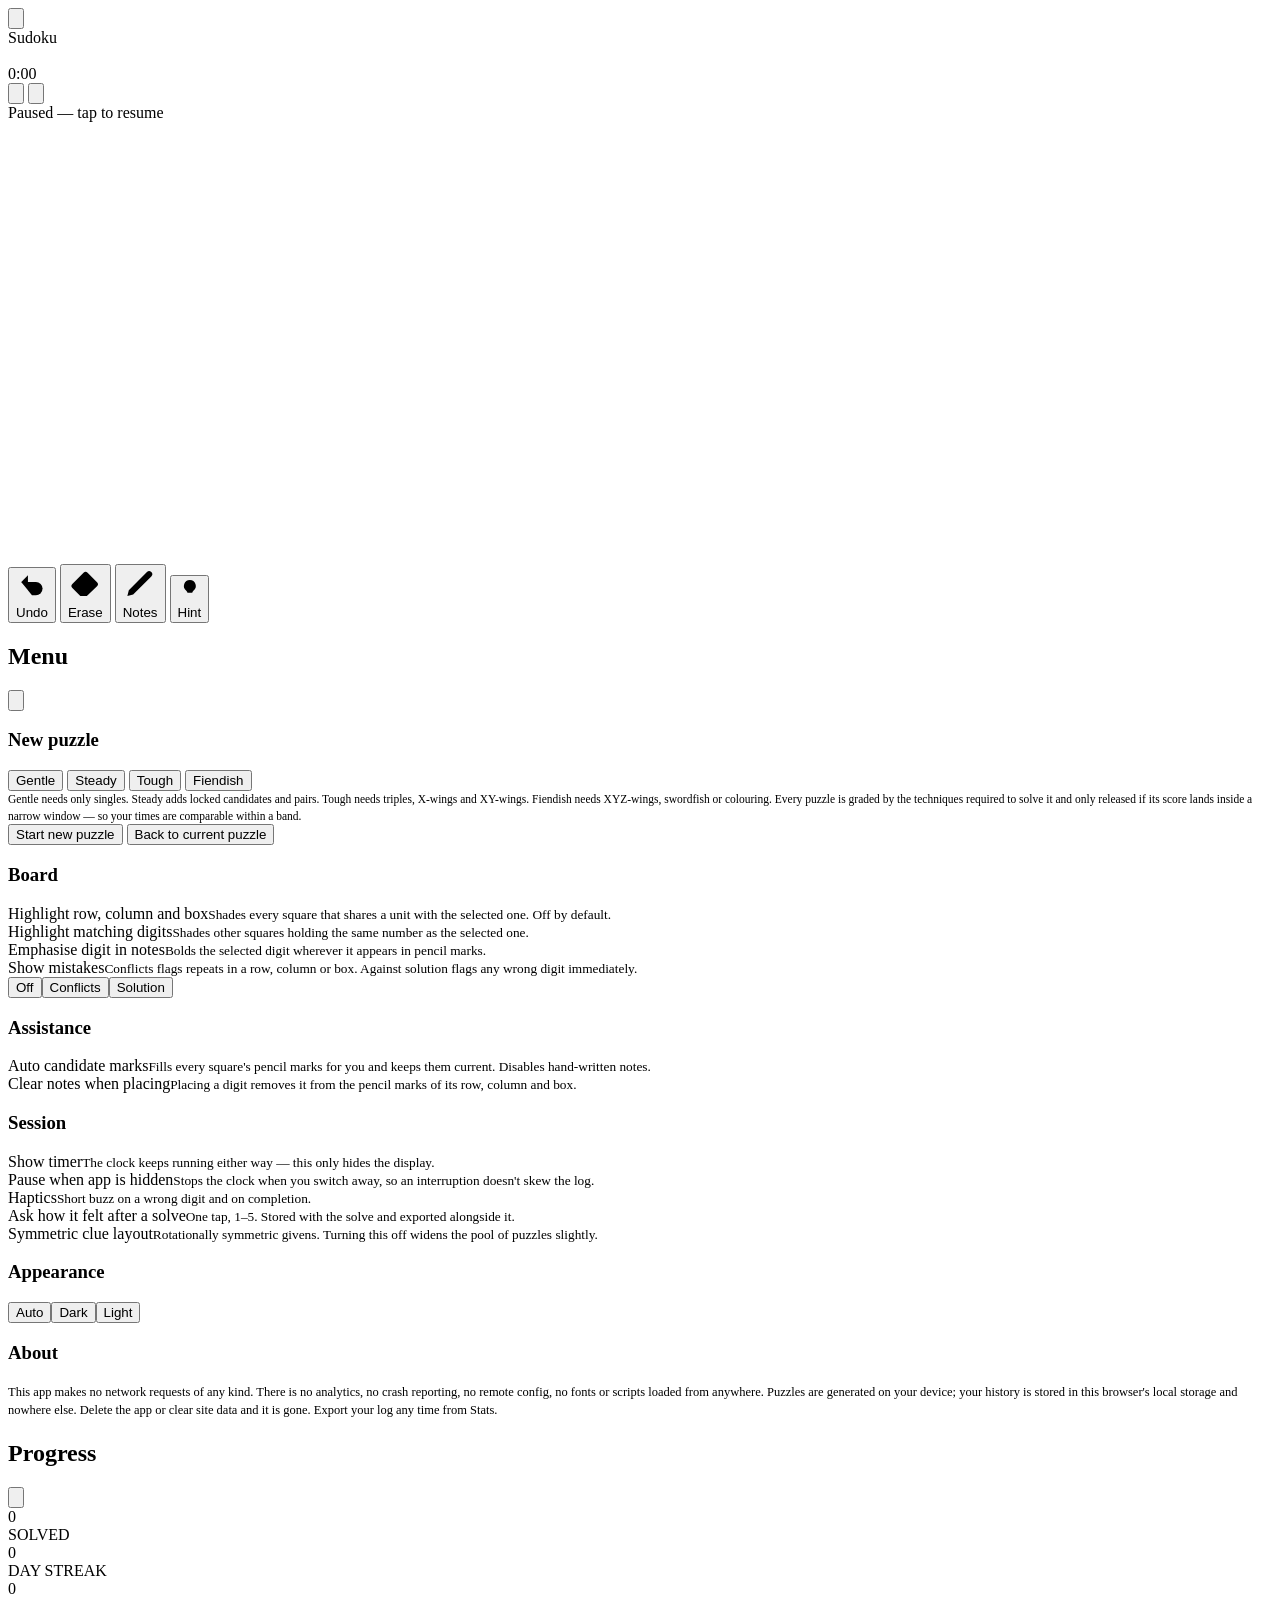
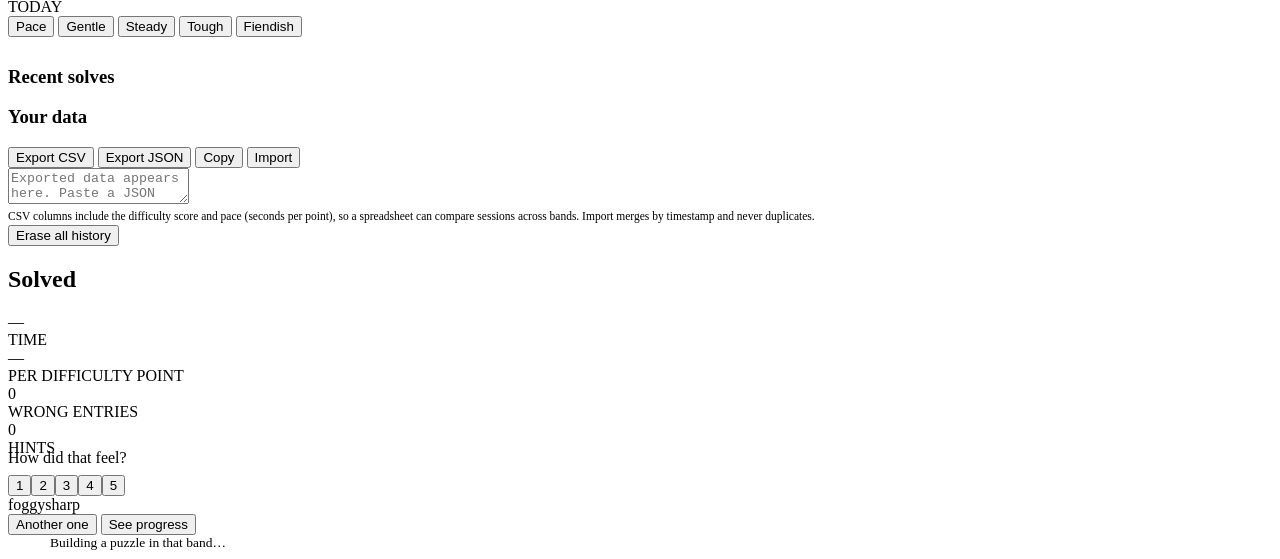
==== src/shell.html @ c6c5eb81 "Sudoku PWA: offline sudoku with difficulty grading and solve tracking" ====
<!DOCTYPE html>
<html lang="en" data-theme="dark">
<head>
<meta charset="utf-8">
<title>Sudoku</title>
<meta name="viewport" content="width=device-width, initial-scale=1, maximum-scale=1, viewport-fit=cover, user-scalable=no">
<meta name="theme-color" content="#0e1013">
<meta name="apple-mobile-web-app-capable" content="yes">
<meta name="mobile-web-app-capable" content="yes">
<meta name="apple-mobile-web-app-status-bar-style" content="black-translucent">
<meta name="apple-mobile-web-app-title" content="Sudoku">
<meta name="referrer" content="no-referrer">
<meta name="robots" content="noindex, nofollow">
<link rel="apple-touch-icon" href="__ICON__">
<link rel="icon" href="__ICON__">
<link id="manifest" rel="manifest">
<style>__CSS__</style>
</head>
<body>

<div id="app">
  <div class="topbar">
    <button class="iconbtn" id="btnMenu" aria-label="Menu">
      <svg viewBox="0 0 24 24"><path d="M4 7h16M4 12h16M4 17h16"/></svg>
    </button>
    <div class="meta">
      <div class="band" id="mBand">Sudoku</div>
      <div class="sub" id="mSub">&nbsp;</div>
    </div>
    <div class="spacer"></div>
    <div class="timer" id="mTimer">0:00</div>
    <button class="iconbtn" id="btnPause" aria-label="Pause"><svg viewBox="0 0 24 24" id="pauseIcon"></svg></button>
    <button class="iconbtn" id="btnStats" aria-label="Statistics">
      <svg viewBox="0 0 24 24"><path d="M4 20V10M10 20V4M16 20v-7M22 20H2"/></svg>
    </button>
  </div>

  <div class="boardwrap">
    <div style="position:relative;width:min(100%,calc(100dvh - 300px),460px);aspect-ratio:1">
      <div class="board" id="board"></div>
      <div class="paused-overlay hide" id="pausedOverlay">Paused — tap to resume</div>
    </div>
  </div>

  <div class="controls">
    <div class="toolrow">
      <button class="tool" id="btnUndo"><svg viewBox="0 0 24 24"><path d="M9 14L4 9l5-5"/><path d="M4 9h11a5 5 0 0 1 0 10h-3"/></svg>Undo</button>
      <button class="tool" id="btnErase"><svg viewBox="0 0 24 24"><path d="M20 20H8.5L3 14.5a2 2 0 0 1 0-2.8l7.7-7.7a2 2 0 0 1 2.8 0l6.5 6.5a2 2 0 0 1 0 2.8L13 20"/></svg>Erase</button>
      <button class="tool" id="btnNotes"><svg viewBox="0 0 24 24"><path d="M12 20h9"/><path d="M16.5 3.5a2.1 2.1 0 0 1 3 3L7 19l-4 1 1-4z"/></svg>Notes</button>
      <button class="tool" id="btnHint"><svg viewBox="0 0 24 24"><path d="M9 18h6M10 22h4"/><path d="M12 2a6 6 0 0 0-3.6 10.8c.6.5 1.1 1.4 1.2 2.2h4.8c.1-.8.6-1.7 1.2-2.2A6 6 0 0 0 12 2z"/></svg>Hint</button>
    </div>
    <div class="keypad" id="keypad"></div>
  </div>
</div>

<!-- ============ menu ============ -->
<div class="sheet" id="sheetMenu">
  <header>
    <h2>Menu</h2>
    <button class="iconbtn" id="closeMenu" aria-label="Close"><svg viewBox="0 0 24 24"><path d="M18 6L6 18M6 6l12 12"/></svg></button>
  </header>
  <div class="body">
    <div class="group">
      <h3>New puzzle</h3>
      <div class="row" style="flex-direction:column;align-items:stretch;gap:9px">
        <div class="seg" id="bandPick" style="flex-wrap:wrap">
          <button data-v="gentle">Gentle</button>
          <button data-v="steady">Steady</button>
          <button data-v="tough">Tough</button>
          <button data-v="fiendish">Fiendish</button>
        </div>
        <div style="font-size:11.5px;color:var(--muted);line-height:1.45">
          Gentle needs only singles. Steady adds locked candidates and pairs. Tough needs triples,
          X-wings and XY-wings. Fiendish needs XYZ-wings, swordfish or colouring.
          Every puzzle is graded by the techniques required to solve it and only released if its
          score lands inside a narrow window — so your times are comparable within a band.
        </div>
      </div>
    </div>
    <button class="bigbtn" id="btnStart">Start new puzzle</button>
    <button class="bigbtn ghost" id="btnResume">Back to current puzzle</button>

    <div class="group">
      <h3>Board</h3>
      <div class="row tappable"><div class="label">Highlight row, column and box<small>Shades every square that shares a unit with the selected one. Off by default.</small></div><div class="switch" id="swPeers"></div></div>
      <div class="row tappable"><div class="label">Highlight matching digits<small>Shades other squares holding the same number as the selected one.</small></div><div class="switch" id="swSame"></div></div>
      <div class="row tappable"><div class="label">Emphasise digit in notes<small>Bolds the selected digit wherever it appears in pencil marks.</small></div><div class="switch" id="swNoteHi"></div></div>
      <div class="row"><div class="label">Show mistakes<small>Conflicts flags repeats in a row, column or box. Against solution flags any wrong digit immediately.</small></div></div>
      <div class="row"><div class="seg" id="segMistakes" style="flex:1"><button data-v="off">Off</button><button data-v="conflicts">Conflicts</button><button data-v="solution">Solution</button></div></div>
    </div>

    <div class="group">
      <h3>Assistance</h3>
      <div class="row tappable"><div class="label">Auto candidate marks<small>Fills every square's pencil marks for you and keeps them current. Disables hand-written notes.</small></div><div class="switch" id="swAutoC"></div></div>
      <div class="row tappable"><div class="label">Clear notes when placing<small>Placing a digit removes it from the pencil marks of its row, column and box.</small></div><div class="switch" id="swClearNotes"></div></div>
    </div>

    <div class="group">
      <h3>Session</h3>
      <div class="row tappable"><div class="label">Show timer<small>The clock keeps running either way — this only hides the display.</small></div><div class="switch" id="swTimer"></div></div>
      <div class="row tappable"><div class="label">Pause when app is hidden<small>Stops the clock when you switch away, so an interruption doesn't skew the log.</small></div><div class="switch" id="swAutoPause"></div></div>
      <div class="row tappable"><div class="label">Haptics<small>Short buzz on a wrong digit and on completion.</small></div><div class="switch" id="swHaptics"></div></div>
      <div class="row tappable"><div class="label">Ask how it felt after a solve<small>One tap, 1–5. Stored with the solve and exported alongside it.</small></div><div class="switch" id="swCheckin"></div></div>
      <div class="row tappable"><div class="label">Symmetric clue layout<small>Rotationally symmetric givens. Turning this off widens the pool of puzzles slightly.</small></div><div class="switch" id="swSym"></div></div>
    </div>

    <div class="group">
      <h3>Appearance</h3>
      <div class="row"><div class="seg" id="segTheme" style="flex:1"><button data-v="auto">Auto</button><button data-v="dark">Dark</button><button data-v="light">Light</button></div></div>
    </div>

    <div class="group">
      <h3>About</h3>
      <div class="row"><div class="label" style="font-size:12.5px;line-height:1.5;color:var(--muted)">
        This app makes no network requests of any kind. There is no analytics, no crash reporting,
        no remote config, no fonts or scripts loaded from anywhere. Puzzles are generated on your
        device; your history is stored in this browser's local storage and nowhere else.
        Delete the app or clear site data and it is gone. Export your log any time from Stats.
      </div></div>
    </div>
  </div>
</div>

<!-- ============ stats ============ -->
<div class="sheet" id="sheetStats">
  <header>
    <h2>Progress</h2>
    <button class="iconbtn" id="closeStats" aria-label="Close"><svg viewBox="0 0 24 24"><path d="M18 6L6 18M6 6l12 12"/></svg></button>
  </header>
  <div class="body">
    <div class="cards">
      <div class="card"><div class="v" id="sTotal">0</div><div class="k">SOLVED</div></div>
      <div class="card"><div class="v" id="sStreak">0</div><div class="k">DAY STREAK</div></div>
      <div class="card"><div class="v" id="sToday">0</div><div class="k">TODAY</div></div>
    </div>

    <div class="seg" id="chartPick" style="margin-bottom:10px">
      <button data-v="all" class="on">Pace</button>
      <button data-v="gentle">Gentle</button>
      <button data-v="steady">Steady</button>
      <button data-v="tough">Tough</button>
      <button data-v="fiendish">Fiendish</button>
    </div>
    <div class="chartbox">
      <div id="chart"></div>
      <div class="chart-note" id="chartNote"></div>
    </div>

    <div class="group"><table class="stats" id="statTable"></table></div>

    <div class="group">
      <h3>Recent solves</h3>
      <div class="log" id="log"></div>
    </div>

    <div class="group">
      <h3>Your data</h3>
      <div class="row" style="flex-direction:column;align-items:stretch;gap:9px">
        <div class="seg">
          <button id="btnCSV">Export CSV</button>
          <button id="btnJSON">Export JSON</button>
          <button id="btnCopy">Copy</button>
          <button id="btnImport">Import</button>
        </div>
        <textarea class="exportbox hide" id="exportBox" spellcheck="false" placeholder="Exported data appears here. Paste a JSON export in and tap Import to merge it."></textarea>
        <div style="font-size:11.5px;color:var(--muted);line-height:1.45">
          CSV columns include the difficulty score and pace (seconds per point), so a spreadsheet
          can compare sessions across bands. Import merges by timestamp and never duplicates.
        </div>
      </div>
    </div>
    <button class="bigbtn ghost" id="btnWipe" style="color:var(--bad)">Erase all history</button>
  </div>
</div>

<!-- ============ result ============ -->
<div class="modal" id="modalDone">
  <div class="panel">
    <h2>Solved</h2>
    <div class="lead" id="rLead"></div>
    <div class="resultgrid">
      <div><div class="v" id="rTime">—</div><div class="k">TIME</div></div>
      <div><div class="v" id="rPace">—</div><div class="k">PER DIFFICULTY POINT</div></div>
      <div><div class="v" id="rErr">0</div><div class="k">WRONG ENTRIES</div></div>
      <div><div class="v" id="rHint">0</div><div class="k">HINTS</div></div>
    </div>
    <div class="lead" id="rBest" style="margin-top:-8px"></div>
    <div id="checkinBlock">
      <div class="lead" style="margin-bottom:8px">How did that feel?</div>
      <div class="rating" id="rating">
        <button data-v="1">1</button><button data-v="2">2</button><button data-v="3">3</button><button data-v="4">4</button><button data-v="5">5</button>
      </div>
      <div class="rating-labels"><span>foggy</span><span>sharp</span></div>
    </div>
    <button class="bigbtn" id="doneNew">Another one</button>
    <button class="bigbtn ghost" id="doneStats">See progress</button>
  </div>
</div>

<div class="modal" id="modalBusy">
  <div class="panel" style="text-align:center;max-width:260px">
    <div class="spinner"></div>
    <div style="font-size:13.5px;color:var(--muted)">Building a puzzle in that band…</div>
  </div>
</div>

<div class="toast" id="toast"></div>

<script id="engine-src">__ENGINE__</script>
<script>__APP__</script>
</body>
</html>
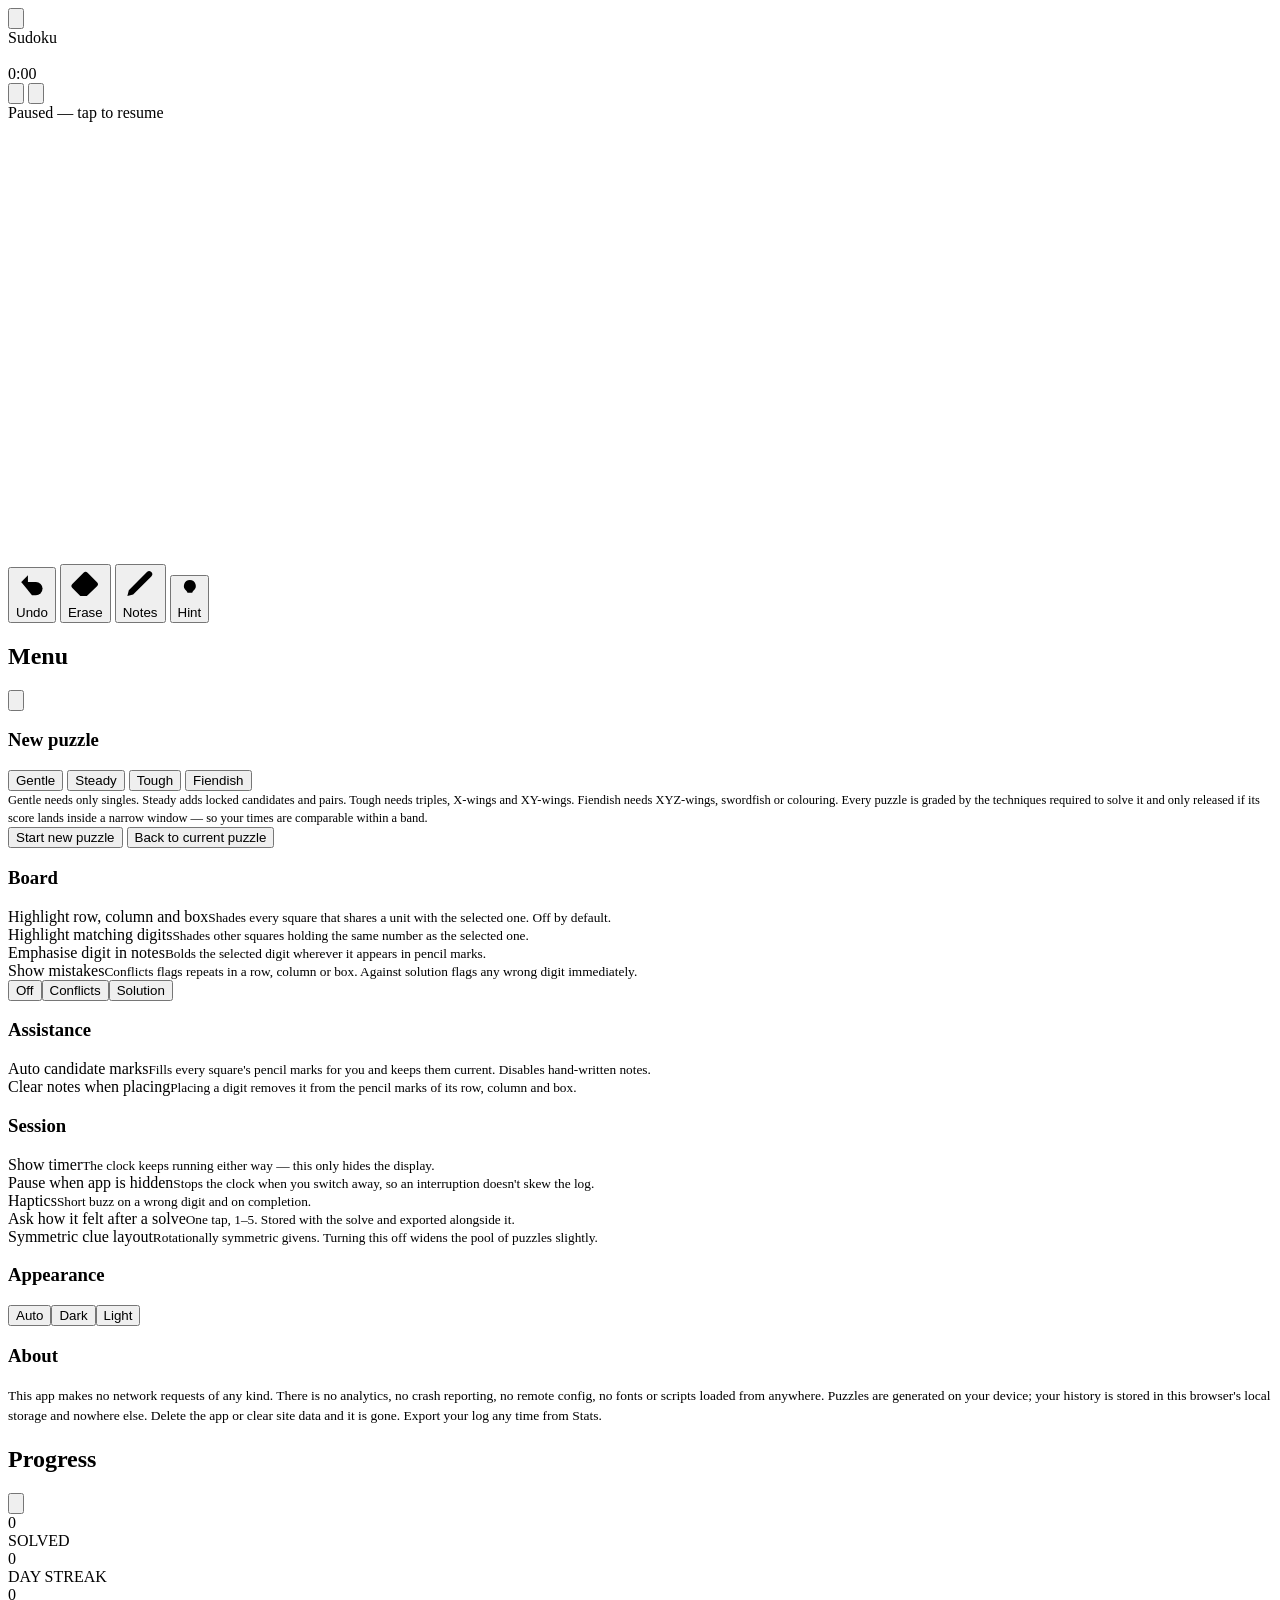
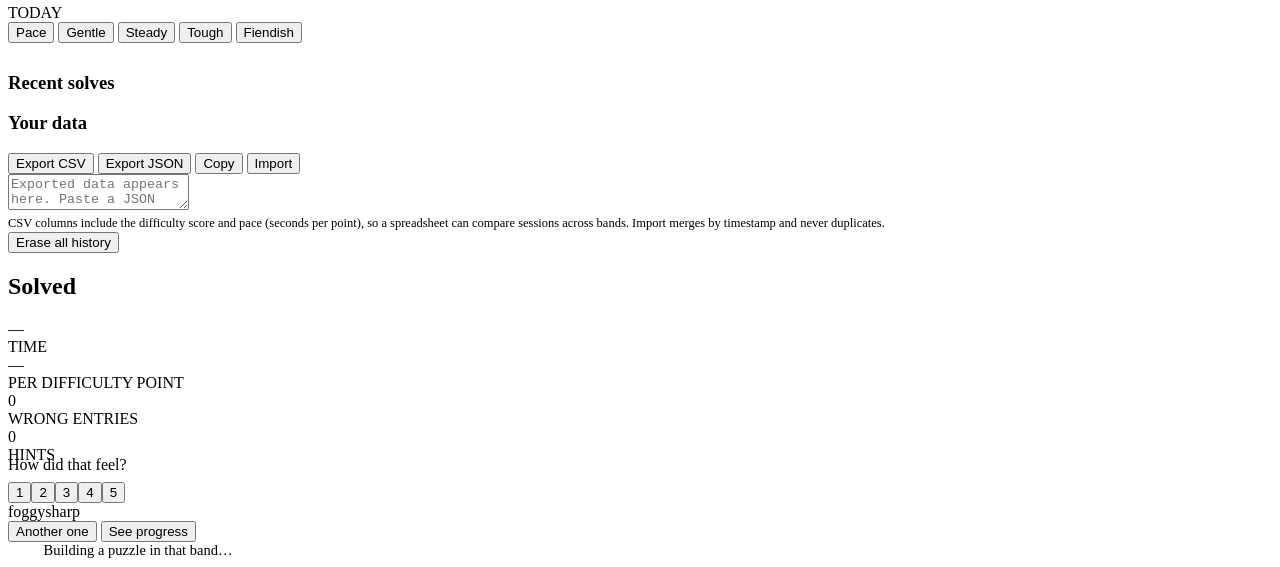
==== commit 8c93241d: "Bump text sizes throughout; size board digits off the board, not the viewport Every UI text size up " ====
--- a/src/shell.html
+++ b/src/shell.html
@@ -36,7 +36,7 @@
   </div>
 
   <div class="boardwrap">
-    <div style="position:relative;width:min(100%,calc(100dvh - 300px),460px);aspect-ratio:1">
+    <div style="position:relative;width:min(100%,calc(100dvh - 300px),460px);aspect-ratio:1;container-type:inline-size">
       <div class="board" id="board"></div>
       <div class="paused-overlay hide" id="pausedOverlay">Paused — tap to resume</div>
     </div>
@@ -69,7 +69,7 @@
           <button data-v="tough">Tough</button>
           <button data-v="fiendish">Fiendish</button>
         </div>
-        <div style="font-size:11.5px;color:var(--muted);line-height:1.45">
+        <div style="font-size:12.5px;color:var(--muted);line-height:1.45">
           Gentle needs only singles. Steady adds locked candidates and pairs. Tough needs triples,
           X-wings and XY-wings. Fiendish needs XYZ-wings, swordfish or colouring.
           Every puzzle is graded by the techniques required to solve it and only released if its
@@ -111,7 +111,7 @@
 
     <div class="group">
       <h3>About</h3>
-      <div class="row"><div class="label" style="font-size:12.5px;line-height:1.5;color:var(--muted)">
+      <div class="row"><div class="label" style="font-size:13.5px;line-height:1.5;color:var(--muted)">
         This app makes no network requests of any kind. There is no analytics, no crash reporting,
         no remote config, no fonts or scripts loaded from anywhere. Puzzles are generated on your
         device; your history is stored in this browser's local storage and nowhere else.
@@ -163,7 +163,7 @@
           <button id="btnImport">Import</button>
         </div>
         <textarea class="exportbox hide" id="exportBox" spellcheck="false" placeholder="Exported data appears here. Paste a JSON export in and tap Import to merge it."></textarea>
-        <div style="font-size:11.5px;color:var(--muted);line-height:1.45">
+        <div style="font-size:12.5px;color:var(--muted);line-height:1.45">
           CSV columns include the difficulty score and pace (seconds per point), so a spreadsheet
           can compare sessions across bands. Import merges by timestamp and never duplicates.
         </div>
@@ -200,7 +200,7 @@
 <div class="modal" id="modalBusy">
   <div class="panel" style="text-align:center;max-width:260px">
     <div class="spinner"></div>
-    <div style="font-size:13.5px;color:var(--muted)">Building a puzzle in that band…</div>
+    <div style="font-size:14.5px;color:var(--muted)">Building a puzzle in that band…</div>
   </div>
 </div>
 
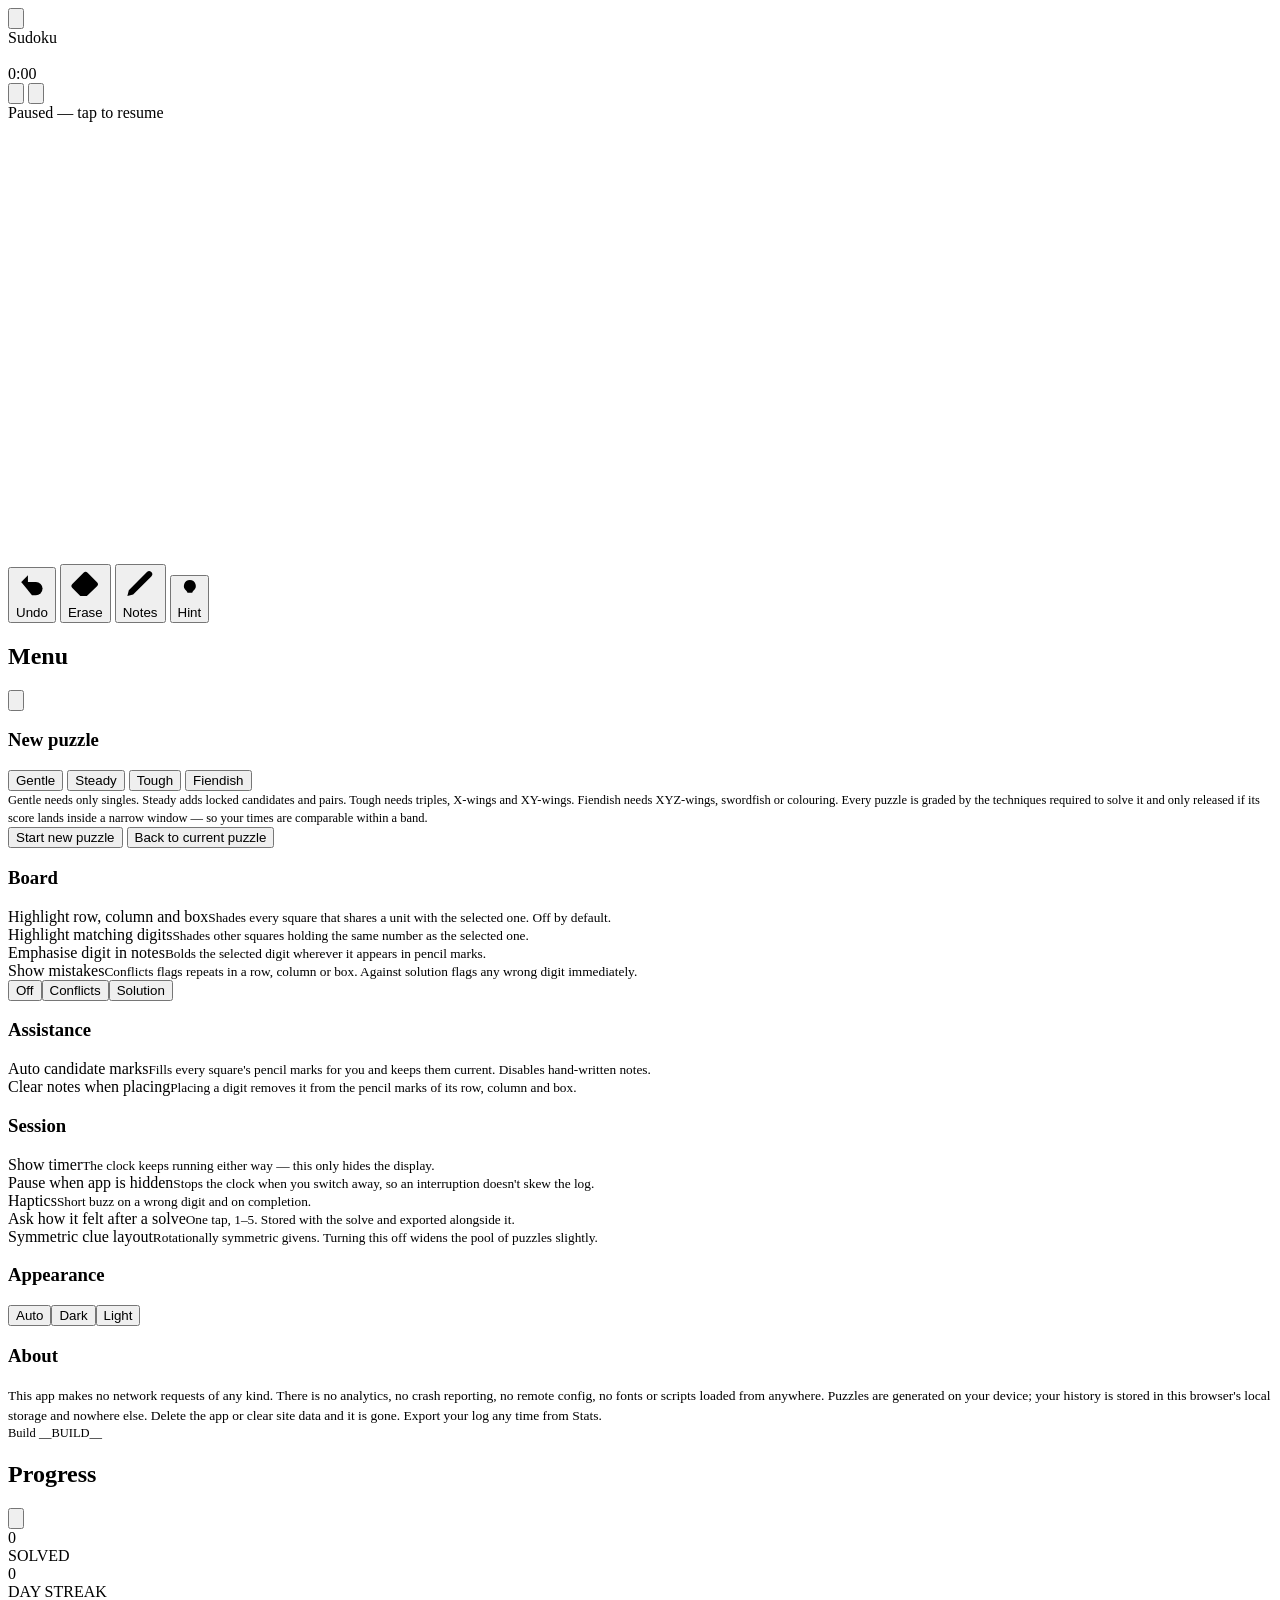
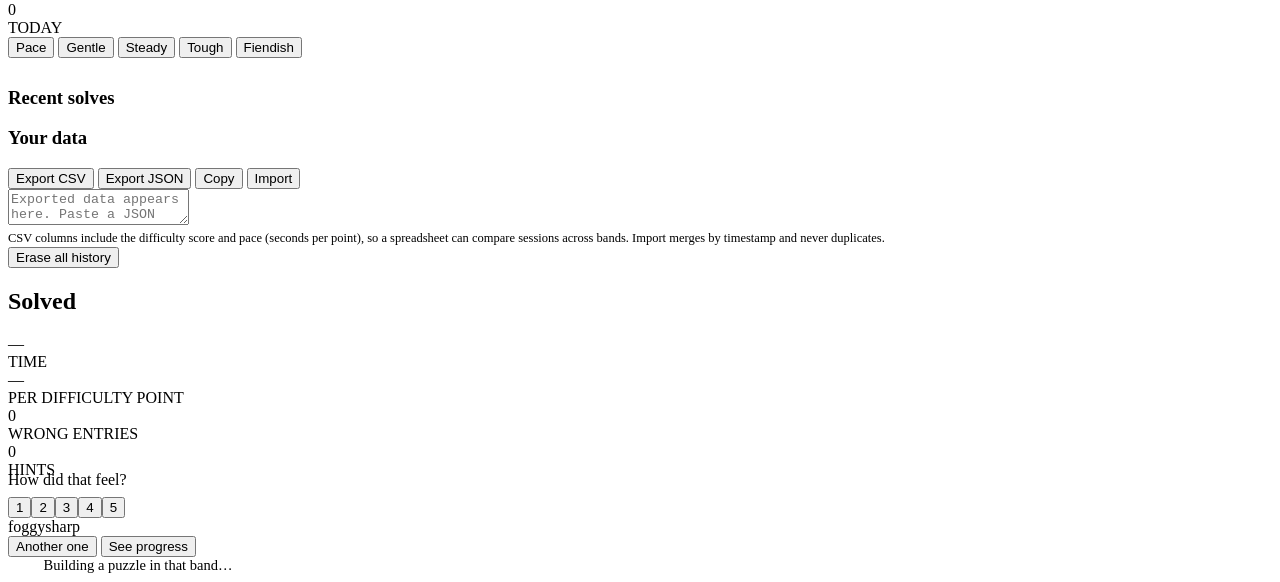
==== commit 907a3a5b: "Show the build stamp in Menu - About build.js already stamps each build for the service worker cache" ====
--- a/src/shell.html
+++ b/src/shell.html
@@ -117,6 +117,7 @@
         device; your history is stored in this browser's local storage and nowhere else.
         Delete the app or clear site data and it is gone. Export your log any time from Stats.
       </div></div>
+      <div class="row"><div class="label" style="font-size:12.5px;color:var(--muted)">Build __BUILD__</div></div>
     </div>
   </div>
 </div>
